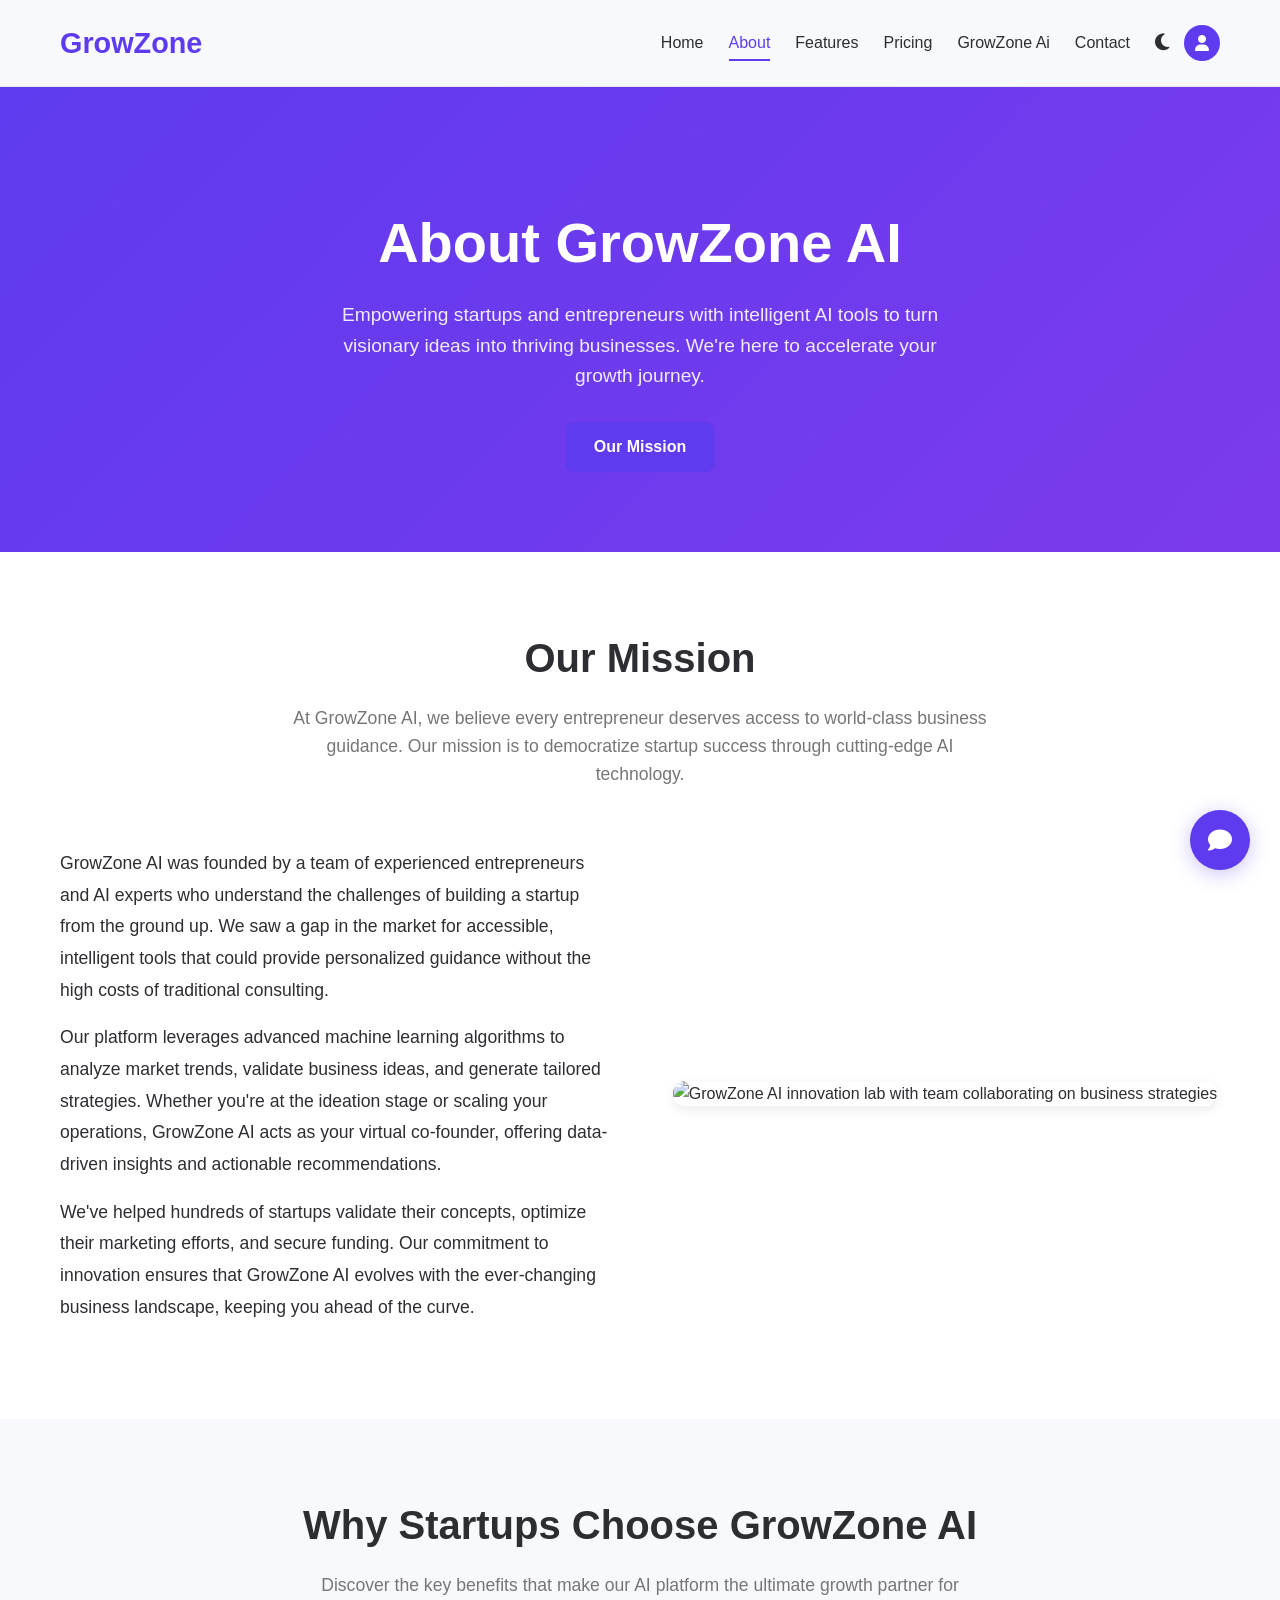
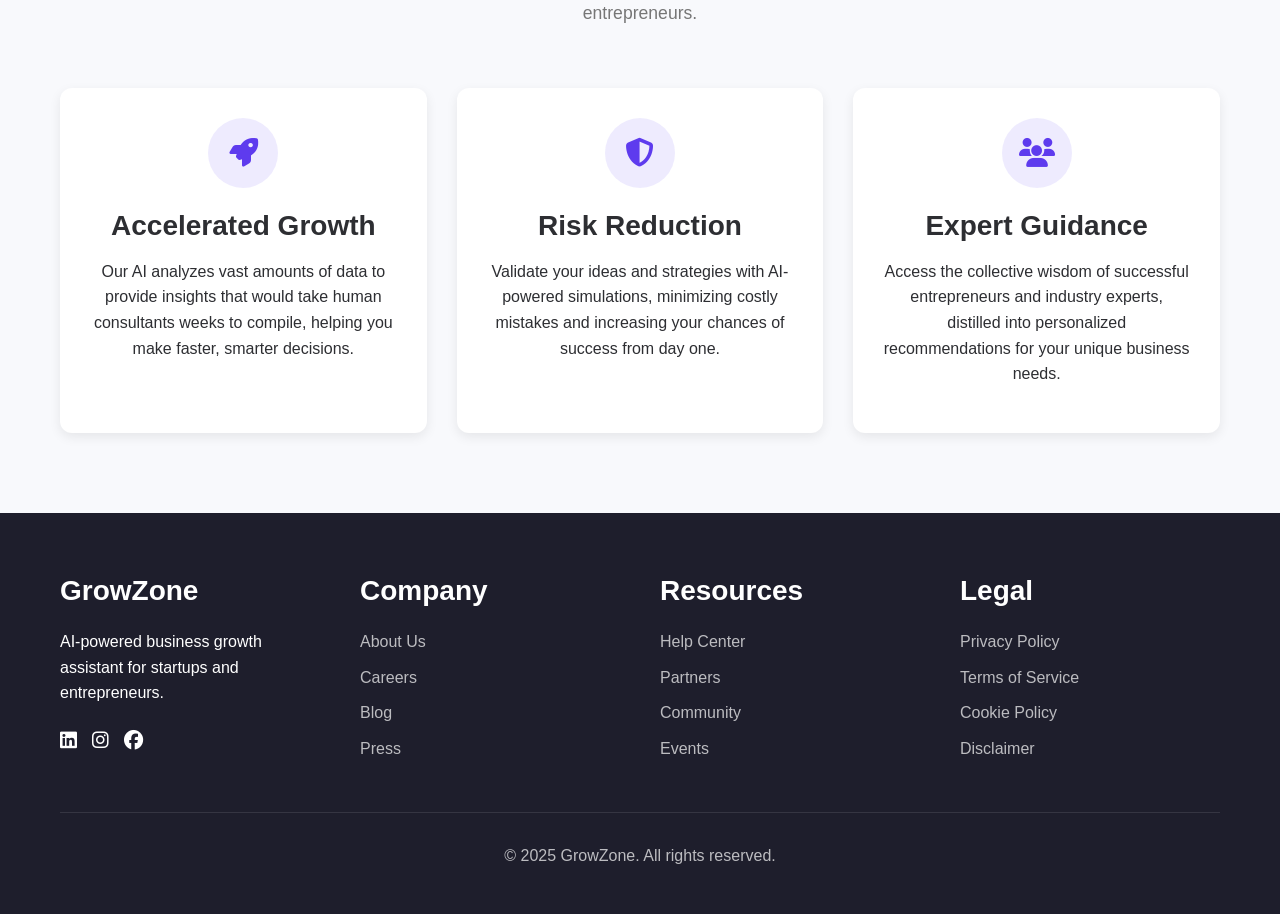
==== about.html @ d769508f "Implement Firebase auth, secure HF API setup, and modern UI refresh" ====
<!DOCTYPE html>
<html lang="en">
<head>
    <meta charset="UTF-8">
    <meta name="viewport" content="width=device-width, initial-scale=1.0">
    <title>About Us - GrowZone AI</title>
    <link rel="stylesheet" href="https://cdnjs.cloudflare.com/ajax/libs/font-awesome/6.4.0/css/all.min.css">
    <style>
        /* CSS Variables - Consistent with Landing Page */
        :root {
            --primary: #5E3BEE;
            --secondary: #1E1E2C;
            --accent: #FF6B6B;
            --background: #F8F9FC;
            --text: #2D2E32;
            --text-light: #767676;
            --border: #E5E7EB;
            --white: #FFFFFF;
            --shadow: 0 4px 12px rgba(0, 0, 0, 0.08);
            --transition: all 0.3s ease;
        }

        /* Dark theme variables */
        .dark-theme {
            --background: #1E1E2C;
            --text: #F8F9FC;
            --text-light: #A0A0A0;
            --border: #2D2E32;
            --white: #252836;
            --shadow: 0 4px 12px rgba(0, 0, 0, 0.2);
        }

        /* Base Styles */
        * {
            margin: 0;
            padding: 0;
            box-sizing: border-box;
        }

        body {
            font-family: 'Inter', -apple-system, BlinkMacSystemFont, sans-serif;
            line-height: 1.6;
            color: var(--text);
            background-color: var(--background);
            transition: var(--transition);
        }

        .container {
            width: 100%;
            max-width: 1200px;
            margin: 0 auto;
            padding: 0 20px;
        }

        h1, h2, h3, h4 {
            font-weight: 700;
            line-height: 1.3;
        }

        h1 {
            font-size: 3rem;
        }

        h2 {
            font-size: 2.5rem;
        }

        h3 {
            font-size: 1.75rem;
        }

        p {
            margin-bottom: 1rem;
        }

        a {
            text-decoration: none;
            color: var(--primary);
            transition: var(--transition);
        }

        /* Button Styles - Consistent */
        .btn {
            display: inline-block;
            padding: 12px 28px;
            border-radius: 8px;
            font-weight: 600;
            cursor: pointer;
            transition: var(--transition);
            text-align: center;
            border: none;
        }

        .btn-primary {
            background-color: var(--primary);
            color: white;
        }

        .btn-primary:hover {
            background-color: #4a2fbe;
            transform: translateY(-2px);
            box-shadow: var(--shadow);
        }

        /* Header and Navigation - Consistent */
        header {
            position: sticky;
            top: 0;
            z-index: 100;
            background: rgba(248, 249, 252, 0.95);
            backdrop-filter: blur(10px);
            padding: 20px 0;
            border-bottom: 1px solid var(--border);
            transition: var(--transition);
        }

        .dark-theme header {
            background: rgba(30, 30, 44, 0.95);
        }

        .nav-container {
            display: flex;
            justify-content: space-between;
            align-items: center;
        }

        .logo {
            font-size: 1.8rem;
            font-weight: 800;
            color: var(--primary);
        }

        .nav-links {
            display: flex;
            gap: 25px;
            margin-left: auto;   /* push nav towards right */
            margin-right: 15px; 
        }

        .nav-links a {
            color: var(--text);
            font-weight: 500;
            position: relative;
        }

        .nav-links a.active {
            color: var(--primary);
        }

        .nav-links a.active::after {
            content: '';
            position: absolute;
            bottom: -5px;
            left: 0;
            width: 100%;
            height: 2px;
            background-color: var(--primary);
        }

        .nav-links a:hover {
            color: var(--primary);
        }

        .theme-toggle {
            background: none;
            border: none;
            color: var(--text);
            cursor: pointer;
            font-size: 1.2rem;
        }

        .mobile-menu-btn {
            display: none;
            background: none;
            border: none;
            color: var(--text);
            font-size: 1.5rem;
            cursor: pointer;
        }.profile-toggle {
            background: var(--primary);
            border: none;
            color: #fff;
            width: 36px;
            height: 36px;
            border-radius: 50%;
            display: flex;
            align-items: center;
            justify-content: center;
            font-size: 1rem;
            cursor: pointer;
            transition: var(--transition);
        }

                .profile-dropdown {
  position: absolute;
  top: 60px; /* below header */
  right: 20px;
  background: var(--white);
  border-radius: 8px;
  box-shadow: 0 4px 12px rgba(0,0,0,0.1);
  display: none;
  flex-direction: column;
  min-width: 180px;
  z-index: 1000;
}

.profile-dropdown.show {
  display: flex;
}

.profile-dropdown a, 
.profile-dropdown button {
  padding: 10px 15px;
  text-align: left;
  border: none;
  background: none;
  cursor: pointer;
  font-size: 14px;
  color: var(--text);
  transition: var(--transition);
}

.profile-dropdown a:hover, 
.profile-dropdown button:hover {
  background: rgba(0,0,0,0.05);
}


.profile-toggle:hover {
  background: #4a2fbe;
  transform: scale(1.05);
}
        /* About Hero Section */
        .about-hero {
            padding: 120px 0 80px;
            text-align: center;
            background: linear-gradient(135deg, var(--primary) 0%, #7C3AED 100%);
            color: white;
            position: relative;
            overflow: hidden;
        }

        .about-hero::before {
            content: '';
            position: absolute;
            top: 0;
            left: 0;
            right: 0;
            bottom: 0;
            background: url('data:image/svg+xml,<svg xmlns="http://www.w3.org/2000/svg" viewBox="0 0 100 100"><defs><pattern id="grain" width="100" height="100" patternUnits="userSpaceOnUse"><circle cx="25" cy="25" r="1" fill="white" opacity="0.1"/><circle cx="75" cy="75" r="1" fill="white" opacity="0.1"/><circle cx="50" cy="10" r="0.5" fill="white" opacity="0.05"/></pattern></defs><rect width="100" height="100" fill="url(%23grain)"/></svg>');
            opacity: 0.1;
        }

        .about-hero .container {
            position: relative;
            z-index: 1;
        }

        .about-hero h1 {
            font-size: 3.5rem;
            margin-bottom: 20px;
            color: white;
        }

        .about-hero p {
            font-size: 1.2rem;
            max-width: 600px;
            margin: 0 auto 30px;
            color: rgba(255, 255, 255, 0.9);
        }

        /* Mission Section */
        .mission-section {
            padding: 80px 0;
            background-color: var(--white);
        }

        .dark-theme .mission-section {
            background-color: var(--secondary);
        }

        .section-header {
            text-align: center;
            max-width: 700px;
            margin: 0 auto 60px;
        }

        .section-title {
            margin-bottom: 20px;
            color: var(--text);
        }

        .section-subtitle {
            color: var(--text-light);
            font-size: 1.1rem;
        }

        .mission-content {
            display: grid;
            grid-template-columns: 1fr 1fr;
            gap: 60px;
            align-items: center;
        }

        .mission-text {
            font-size: 1.1rem;
            line-height: 1.8;
        }

        .mission-image {
            text-align: center;
        }

        .mission-image img {
            max-width: 100%;
            border-radius: 12px;
            box-shadow: var(--shadow);
        }

        /* Benefits Section */
        .benefits-section {
            padding: 80px 0;
            background-color: var(--background);
        }

        .dark-theme .benefits-section {
            background-color: var(--white);
        }

        .benefits-grid {
            display: grid;
            grid-template-columns: repeat(auto-fit, minmax(300px, 1fr));
            gap: 30px;
        }

        .benefit-card {
            padding: 30px;
            border-radius: 12px;
            background-color: var(--white);
            text-align: center;
            transition: var(--transition);
            box-shadow: var(--shadow);
        }

        .dark-theme .benefit-card {
            background-color: var(--secondary);
        }

        .benefit-card:hover {
            transform: translateY(-5px);
        }

        .benefit-icon {
            width: 70px;
            height: 70px;
            background-color: rgba(94, 59, 238, 0.1);
            border-radius: 50%;
            display: flex;
            align-items: center;
            justify-content: center;
            margin: 0 auto 20px;
            color: var(--primary);
            font-size: 1.8rem;
        }

        .benefit-title {
            margin-bottom: 15px;
        }

        /* Team Section */
        .team-section {
            padding: 80px 0;
            background-color: var(--white);
        }

        .dark-theme .team-section {
            background-color: var(--secondary);
        }

        .team-grid {
            display: grid;
            grid-template-columns: repeat(auto-fit, minmax(250px, 1fr));
            gap: 30px;
            margin-top: 50px;
        }

        .team-member {
            text-align: center;
            transition: var(--transition);
        }

        .team-member:hover {
            transform: translateY(-5px);
        }

        .team-photo {
            width: 150px;
            height: 150px;
            border-radius: 50%;
            margin: 0 auto 20px;
            overflow: hidden;
            box-shadow: var(--shadow);
        }

        .team-photo img {
            width: 100%;
            height: 100%;
            object-fit: cover;
        }

        .team-name {
            font-size: 1.3rem;
            margin-bottom: 5px;
        }

        .team-role {
            color: var(--text-light);
            font-weight: 500;
        }

        /* Footer - Consistent with Landing Page */
        footer {
            background-color: var(--secondary);
            color: white;
            padding: 60px 0 30px;
        }

        .footer-content {
            display: grid;
            grid-template-columns: repeat(auto-fit, minmax(200px, 1fr));
            gap: 40px;
            margin-bottom: 40px;
        }

        .footer-column h3 {
            margin-bottom: 20px;
            color: white;
        }

        .footer-column ul {
            list-style: none;
        }

        .footer-column ul li {
            margin-bottom: 10px;
        }

        .footer-column ul li a {
            color: rgba(255, 255, 255, 0.7);
        }

        .footer-column ul li a:hover {
            color: white;
        }

        .social-links {
            display: flex;
            gap: 15px;
            margin-top: 20px;
        }

        .social-links a {
            color: white;
            font-size: 1.2rem;
        }

        .footer-bottom {
            text-align: center;
            padding-top: 30px;
            border-top: 1px solid rgba(255, 255, 255, 0.1);
            color: rgba(255, 255, 255, 0.7);
        }

        /* Chat Button - Consistent */
        .chat-button {
            position: fixed;
            bottom: 30px;
            right: 30px;
            width: 60px;
            height: 60px;
            border-radius: 50%;
            background-color: var(--primary);
            color: white;
            display: flex;
            align-items: center;
            justify-content: center;
            box-shadow: 0 4px 20px rgba(94, 59, 238, 0.3);
            cursor: pointer;
            z-index: 99;
            transition: var(--transition);
        }

        .chat-button:hover {
            transform: scale(1.1);
        }

        .chat-button i {
            font-size: 1.5rem;
        }

        /* Responsive Design */
        @media (max-width: 992px) {
            .about-hero h1 {
                font-size: 2.8rem;
            }
            
            .mission-content {
                grid-template-columns: 1fr;
                gap: 40px;
                text-align: center;
            }
        }
/*
        @media (max-width: 768px) {
            .nav-links {
                display: none;
            }
            
            .mobile-menu-btn {
                display: block;
            }
            
            .about-hero {
                padding: 80px 0 60px;
            }
            
            .about-hero h1 {
                font-size: 2.2rem;
            }
            
            .team-grid {
                grid-template-columns: repeat(auto-fit, minmax(200px, 1fr));
            }
        } */
          @media (max-width: 768px) {
    .nav-links {
        position: absolute;
        top: 70px;
        right: 20px;
        flex-direction: column;
        background: var(--white);
        border-radius: 12px;
        box-shadow: var(--shadow);
        overflow: hidden;

        /* animation setup */
        max-height: 0;
        opacity: 0;
        transition: max-height 0.3s ease, opacity 0.3s ease;
    }

    .nav-links.show {
        max-height: 150px; /* ≈ 3 lines */
        opacity: 1;
        overflow-y: auto;  /* scroll for more */
    }

    .mobile-menu-btn {
        display: block;
    }
    .about-hero {
                padding: 80px 0 60px;
            }
            
            .about-hero h1 {
                font-size: 2.2rem;
            }
            
            .team-grid {
                grid-template-columns: repeat(auto-fit, minmax(200px, 1fr));
            }
}

         /*Bot CSS Code */
        /* GrowZone AI Chat Styles */
#growzone-chat-icon {
  position: fixed;
  bottom: 30px;
  right: 30px;
  width: 60px;
  height: 60px;
  border-radius: 50%;
  background-color: var(--primary);
  color: #fff;
  display: flex;
  align-items: center;
  justify-content: center;
  font-size: 1.5rem;
  cursor: pointer;
  box-shadow: 0 4px 20px rgba(94, 59, 238, 0.3);
  z-index: 9999;
  transition: var(--transition);
}

#growzone-chat-icon:hover {
  transform: scale(1.1);
}

#growzone-chat-widget {
  position: fixed;
  bottom: 100px;
  right: 30px;
  width: 300px;
  max-height: 400px;
  background-color: var(--white);
  border-radius: 12px;
  box-shadow: 0 4px 20px rgba(0,0,0,0.2);
  display: none;
  flex-direction: column;
  overflow: hidden;
  font-family: Arial, sans-serif;
  z-index: 9999;
}

#growzone-chat-header {
  background-color: var(--primary);
  color: white;
  padding: 10px;
  font-weight: bold;
  display: flex;
  justify-content: space-between;
  align-items: center;
}

#growzone-chat-body {
  padding: 10px;
  height: 250px;
  overflow-y: auto;
  background-color: var(--background);
}

#growzone-chat-input {
  display: flex;
  border-top: 1px solid var(--border);
}

#growzone-chat-input input {
  flex: 1;
  border: none;
  padding: 8px;
  font-size: 14px;
}

#growzone-chat-input button {
  background-color: var(--primary);
  color: #fff;
  border: none;
  padding: 8px 12px;
  cursor: pointer;
}

    </style>
</head>
<body>
    <!-- Header & Navigation -->
    <header>
        <div class="container nav-container">
            <a href="index.html" class="logo">GrowZone</a>
            
            <nav class="nav-links">
                <a href="index.html">Home</a>
                <a href="about.html" class="active">About</a>
                <a href="feature.html">Features</a>
                <a href="pricing.html">Pricing</a>
                <a href="growai.html">GrowZone Ai</a>
                <a href="contact.html">Contact</a>
                <button class="theme-toggle" id="themeToggle">
                    <i class="fas fa-moon"></i>
                </button>
            </nav>
            
            <button class="mobile-menu-btn">
                <i class="fas fa-bars"></i>
            </button>
            <button class="profile-toggle" id="profileToggle">
                <i class="fas fa-user"></i>
            </button>
            <!-- Profile Dropdown -->
<div class="profile-dropdown" id="profileDropdown">
  <!-- content will be injected by JS -->
</div>
        </div>
    </header>

    <!-- About Hero Section -->
    <section class="about-hero">
        <div class="container">
            <h1>About GrowZone AI</h1>
            <p>Empowering startups and entrepreneurs with intelligent AI tools to turn visionary ideas into thriving businesses. We're here to accelerate your growth journey.</p>
            <a href="#mission" class="btn btn-primary">Our Mission</a>
        </div>
    </section>

    <!-- Mission Section -->
    <section class="mission-section" id="mission">
        <div class="container">
            <div class="section-header">
                <h2 class="section-title">Our Mission</h2>
                <p class="section-subtitle">At GrowZone AI, we believe every entrepreneur deserves access to world-class business guidance. Our mission is to democratize startup success through cutting-edge AI technology.</p>
            </div>
            
            <div class="mission-content">
                <div class="mission-text">
                    <p>GrowZone AI was founded by a team of experienced entrepreneurs and AI experts who understand the challenges of building a startup from the ground up. We saw a gap in the market for accessible, intelligent tools that could provide personalized guidance without the high costs of traditional consulting.</p>
                    
                    <p>Our platform leverages advanced machine learning algorithms to analyze market trends, validate business ideas, and generate tailored strategies. Whether you're at the ideation stage or scaling your operations, GrowZone AI acts as your virtual co-founder, offering data-driven insights and actionable recommendations.</p>
                    
                    <p>We've helped hundreds of startups validate their concepts, optimize their marketing efforts, and secure funding. Our commitment to innovation ensures that GrowZone AI evolves with the ever-changing business landscape, keeping you ahead of the curve.</p>
                </div>
                
                <div class="mission-image">
                    <img src="https://via.placeholder.com/500x400/5E3BEE/FFFFFF?text=AI+Innovation+Lab" alt="GrowZone AI innovation lab with team collaborating on business strategies">
                </div>
            </div>
        </div>
    </section>

    <!-- Benefits Section -->
    <section class="benefits-section">
        <div class="container">
            <div class="section-header">
                <h2 class="section-title">Why Startups Choose GrowZone AI</h2>
                <p class="section-subtitle">Discover the key benefits that make our AI platform the ultimate growth partner for entrepreneurs.</p>
            </div>
            
            <div class="benefits-grid">
                <div class="benefit-card">
                    <div class="benefit-icon">
                        <i class="fas fa-rocket"></i>
                    </div>
                    <h3 class="benefit-title">Accelerated Growth</h3>
                    <p>Our AI analyzes vast amounts of data to provide insights that would take human consultants weeks to compile, helping you make faster, smarter decisions.</p>
                </div>
                
                <div class="benefit-card">
                    <div class="benefit-icon">
                        <i class="fas fa-shield-alt"></i>
                    </div>
                    <h3 class="benefit-title">Risk Reduction</h3>
                    <p>Validate your ideas and strategies with AI-powered simulations, minimizing costly mistakes and increasing your chances of success from day one.</p>
                </div>
                
                <div class="benefit-card">
                    <div class="benefit-icon">
                        <i class="fas fa-users"></i>
                    </div>
                    <h3 class="benefit-title">Expert Guidance</h3>
                    <p>Access the collective wisdom of successful entrepreneurs and industry experts, distilled into personalized recommendations for your unique business needs.</p>
                </div>
            </div>
        </div>
    </section>
     <!-- Footer -->
    <footer>
        <div class="container">
            <div class="footer-content">
                <div class="footer-column">
                    <h3>GrowZone</h3>
                    <p>AI-powered business growth assistant for startups and entrepreneurs.</p>
                    <div class="social-links">
                       <!-- <a href="#"><i class="fab fa-twitter"></i></a> -->
                        <a href="#"><i class="fab fa-linkedin"></i></a>
                        <a href="#"><i class="fab fa-instagram"></i></a>
                        <a href="#"><i class="fab fa-facebook"></i></a>
                    </div>
                </div>
                
                <div class="footer-column">
                    <h3>Company</h3>
                    <ul>
                        <li><a href="about.html">About Us</a></li>
                        <li><a href="#">Careers</a></li>
                        <li><a href="#">Blog</a></li>
                        <li><a href="#">Press</a></li>
                    </ul>
                </div>
                
                <div class="footer-column">
                    <h3>Resources</h3>
                    <ul>
                        <li><a href="#">Help Center</a></li>
                        <li><a href="#">Partners</a></li>
                        <li><a href="#">Community</a></li>
                        <li><a href="#">Events</a></li>
                    </ul>
                </div>
                
                <div class="footer-column">
                    <h3>Legal</h3>
                    <ul>
                        <li><a href="#">Privacy Policy</a></li>
                        <li><a href="#">Terms of Service</a></li>
                        <li><a href="#">Cookie Policy</a></li>
                        <li><a href="#">Disclaimer</a></li>
                    </ul>
                </div>
            </div>
            
            <div class="footer-bottom">
                <p>&copy; 2025 GrowZone. All rights reserved.</p>
            </div>
        </div>
    </footer>

    <!-- GrowZone AI Chat Widget -->
<div id="growzone-chat-icon">
    <i class="fas fa-comment"></i>
</div>

<div id="growzone-chat-widget">
  <div id="growzone-chat-header">
    GrowZone AI
    <span id="growzone-chat-close">✖</span>
  </div>
  <div id="growzone-chat-body"></div>
  <div id="growzone-chat-input">
    <input type="text" id="growzone-msg" placeholder="Ask GrowZone AI..." />
    <button id="growzone-send">Send</button>
  </div>
</div>
<script type="module" src="auth-ui.js"></script>
<!--Bot JS Code-->
<script>
    // GrowZone AI Chat JS
const chatIcon = document.getElementById("growzone-chat-icon");
const chatWidget = document.getElementById("growzone-chat-widget");
const chatClose = document.getElementById("growzone-chat-close");
const chatBody = document.getElementById("growzone-chat-body");
const chatInput = document.getElementById("growzone-msg");
const chatSend = document.getElementById("growzone-send");

// Open / Close widget
chatIcon.addEventListener("click", () => {
  chatWidget.style.display = "flex";
});
chatClose.addEventListener("click", () => {
  chatWidget.style.display = "none";
});

// Append messages to chat
function appendMessage(sender, text) {
  const msg = document.createElement("div");
  msg.textContent = text;
  msg.style.margin = "5px 0";
  msg.style.fontWeight = sender === "user" ? "bold" : "normal";
  chatBody.appendChild(msg);
  chatBody.scrollTop = chatBody.scrollHeight;
}

// Send message function
// Send message function
async function sendMessage() {
  const text = chatInput.value.trim();
  if (!text) return;
  // Check for greetings
  const greetings = ["hi", "hii", "hiii", "hiiii", "hlo", "helo", "hello", "hey", "heyy", "heyyy",
    "good morning", "good afternoon", "good evening", "gm", "ga", "ge",
    "hola", "howdy", "hiya", "yo", "sup", "wassup", "hi there", "hello there",
    "hey there", "hiyaa", "heya", "helloo", "hii there", "hiii there",
    "hi growzone", "hello growzone", "hii growzone", "hey growzone", "good day",
    "morning", "afternoon", "evening", "hi friend", "hello friend",
    "hi buddy", "hello buddy", "hey buddy", "hiya buddy", "hi all", "hello all",
    "hii all", "hey all", "hey guys", "hi guys", "hello guys"];
  if (greetings.includes(text.toLowerCase())) {
    appendMessage("user", text);
    appendMessage("bot", "Hello! Welcome to GrowZone AI 👋");
    chatInput.value = "";
    return; // skip backend call
  }
  appendMessage("user", text);
  chatInput.value = "";

  appendMessage("bot", "Thinking...");

  try {
    const response = await fetch("/query", {
      method: "POST",
      headers: { "Content-Type": "application/json" },
      body: JSON.stringify({ q: text })
    });

    if (response.body) {
      const reader = response.body.getReader();
      const decoder = new TextDecoder();
      let botText = "";

      while (true) {
        const { done, value } = await reader.read();
        if (done) break;
        botText += decoder.decode(value, { stream: true });
        chatBody.lastChild.textContent = botText;
      }
    } else {
      const data = await response.json();
      chatBody.lastChild.textContent = data.answer || "No response";
    }
  } catch (err) {
    //chatBody.lastChild.textContent = "[Error]: " + err.message;
     chatBody.lastChild.textContent = "Sorry, I can't answer right now. Try after some time. – GrowZone AI";
  }
}
chatSend.addEventListener("click", sendMessage);
chatInput.addEventListener("keypress", e => {
  if (e.key === "Enter") sendMessage();
});

</script>

    <script>
        // Theme Toggle Functionality
        const themeToggle = document.getElementById('themeToggle');
        const themeIcon = themeToggle.querySelector('i');
        
        themeToggle.addEventListener('click', () => {
            document.body.classList.toggle('dark-theme');
            
            if (document.body.classList.contains('dark-theme')) {
                themeIcon.classList.remove('fa-moon');
                themeIcon.classList.add('fa-sun');
            } else {
                themeIcon.classList.remove('fa-sun');
                themeIcon.classList.add('fa-moon');
            }
            
            // Save theme preference to localStorage
            const isDark = document.body.classList.contains('dark-theme');
            localStorage.setItem('darkTheme', isDark);
        });
        
        // Check for saved theme preference
        const savedTheme = localStorage.getItem('darkTheme');
        if (savedTheme === 'true') {
            document.body.classList.add('dark-theme');
            themeIcon.classList.remove('fa-moon');
            themeIcon.classList.add('fa-sun');
        }
        
        // Mobile Menu Functionality (would be expanded in a real implementation)
        const mobileMenuBtn = document.querySelector('.mobile-menu-btn');
        const navLinks = document.querySelector('.nav-links');
        
        mobileMenuBtn.addEventListener('click', () => {
            navLinks.classList.toggle('show');
        });
        
        // Smooth scrolling for navigation links
        document.querySelectorAll('a[href^="#"]').forEach(anchor => {
            anchor.addEventListener('click', function(e) {
                e.preventDefault();
                const targetId = this.getAttribute('href');
                if (targetId === '#') return;
                
                const targetElement = document.querySelector(targetId);
                if (targetElement) {
                    window.scrollTo({
                        top: targetElement.offsetTop - 100,
                        behavior: 'smooth'
                    });
                }
            });
        });
    </script>
    
</body>
</html>
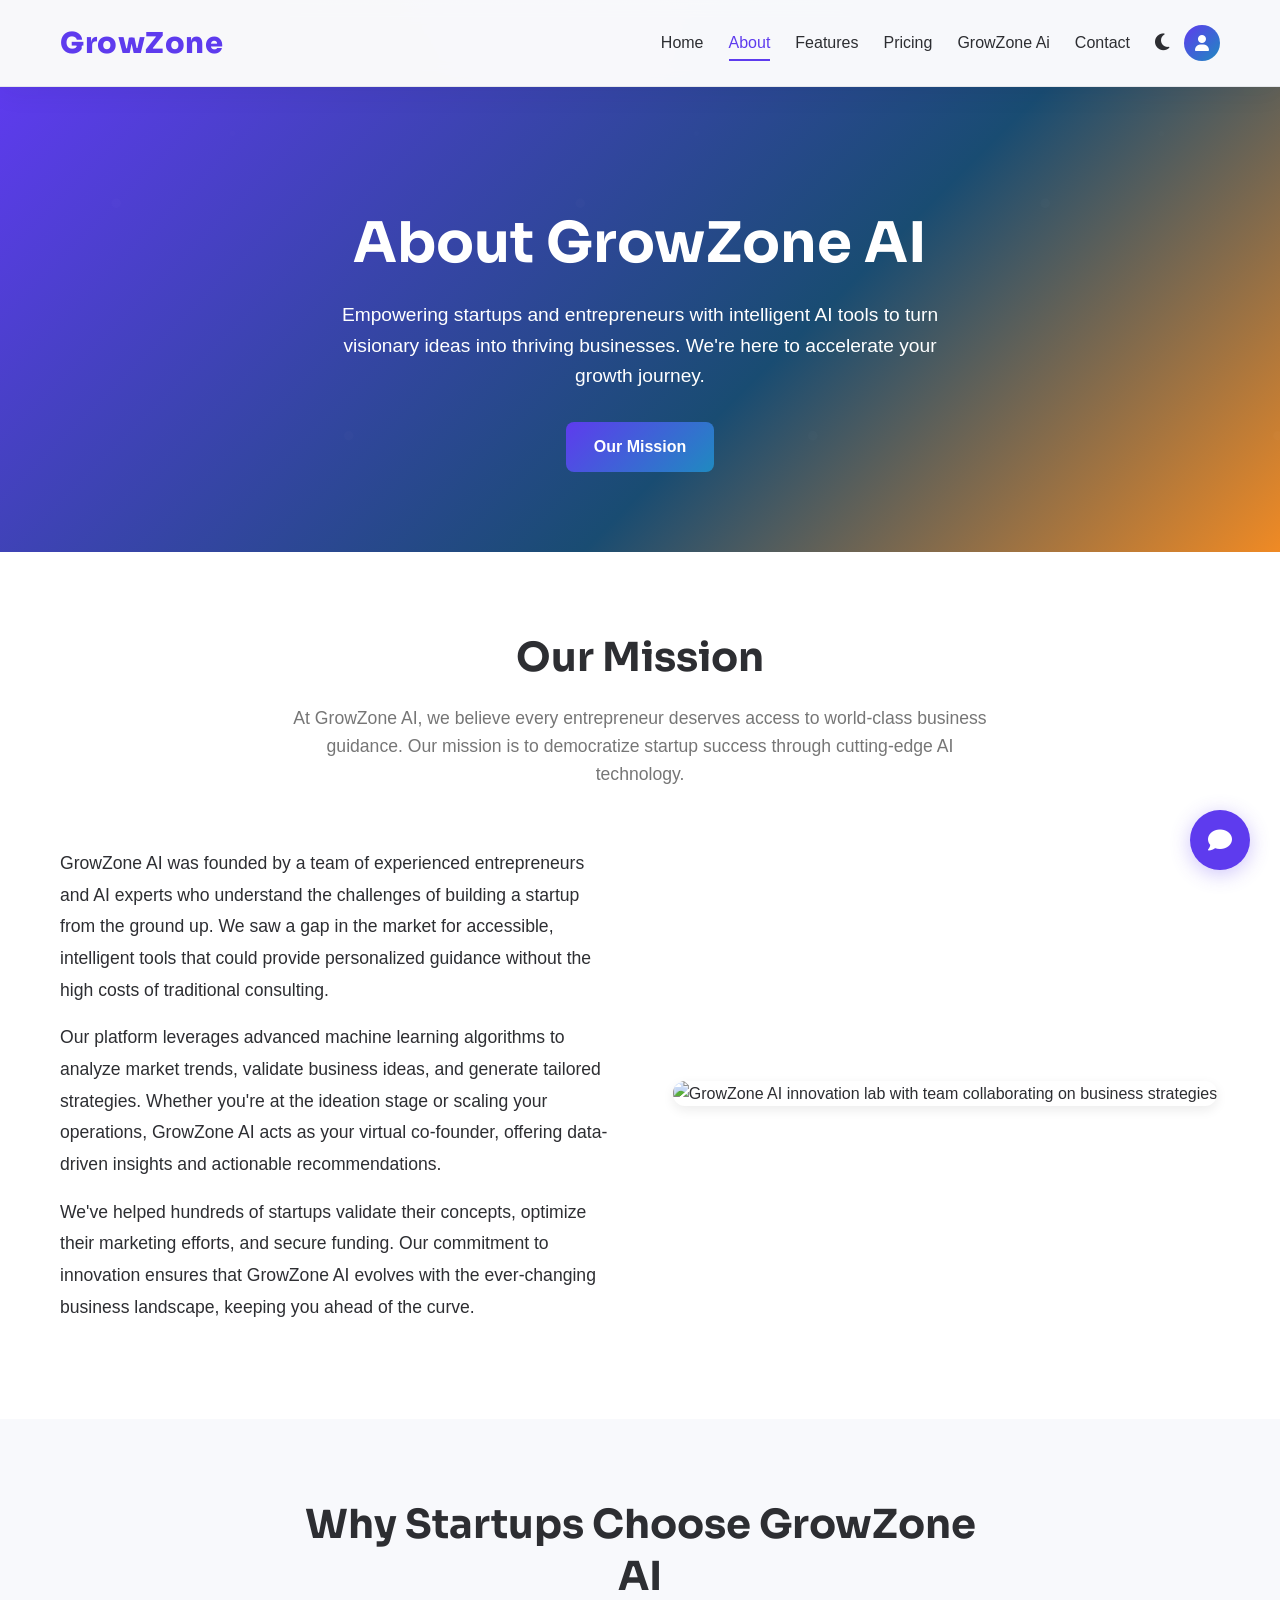
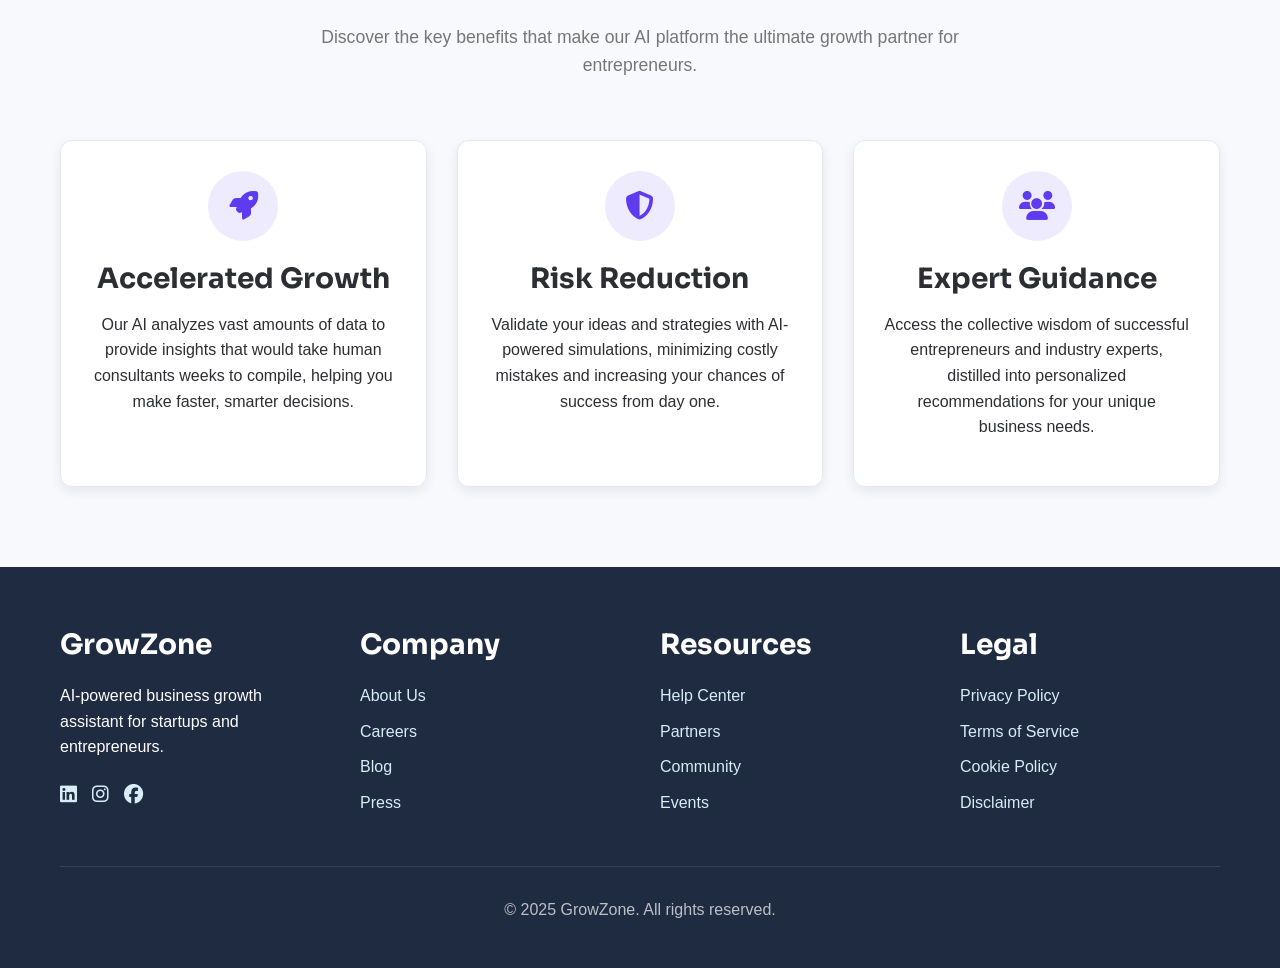
==== commit 84a3b4f1: "Upload latest GrowZone web and backend updates" ====
--- a/about.html
+++ b/about.html
@@ -5,6 +5,7 @@
     <meta name="viewport" content="width=device-width, initial-scale=1.0">
     <title>About Us - GrowZone AI</title>
     <link rel="stylesheet" href="https://cdnjs.cloudflare.com/ajax/libs/font-awesome/6.4.0/css/all.min.css">
+    <link rel="stylesheet" href="site-theme.css">
     <style>
         /* CSS Variables - Consistent with Landing Page */
         :root {
--- a/site-theme.css
+++ b/site-theme.css
@@ -0,0 +1,330 @@
+@import url('https://fonts.googleapis.com/css2?family=Sora:wght@500;600;700;800&family=Space+Grotesk:wght@400;500;600;700&display=swap');
+
+:root {
+  --primary: #0f6e9e;
+  --secondary: #153448;
+  --accent: #f77f00;
+  --background: #f8f3e6;
+  --text: #15233a;
+  --text-light: #5d6b78;
+  --border: #d8dfec;
+  --white: #ffffff;
+  --shadow: 0 12px 28px rgba(20, 35, 58, 0.12);
+  --transition: all 0.3s ease;
+}
+
+.dark-theme {
+  --primary: #4aa3d8;
+  --secondary: #ecf3ff;
+  --accent: #ffb65a;
+  --background: #0f1b2d;
+  --text: #ecf3ff;
+  --text-light: #9db0c4;
+  --border: #223a50;
+  --white: #17283b;
+  --shadow: 0 12px 28px rgba(0, 0, 0, 0.24);
+}
+
+* {
+  box-sizing: border-box;
+}
+
+html {
+  scroll-behavior: smooth;
+}
+
+body {
+  font-family: 'Space Grotesk', sans-serif;
+  color: var(--text);
+  background:
+    radial-gradient(circle at 8% 8%, rgba(247, 127, 0, 0.16), transparent 28%),
+    radial-gradient(circle at 90% 10%, rgba(15, 110, 158, 0.16), transparent 34%),
+    linear-gradient(135deg, #fef9ef, var(--background));
+  transition: var(--transition);
+}
+
+h1, h2, h3, h4, .logo, .brand, .brand-name, .section-title, .hero h1, .about-hero h1, .features-hero h1, .pricing-hero h1, .contact-hero h1 {
+  font-family: 'Sora', sans-serif;
+}
+
+a {
+  transition: var(--transition);
+}
+
+.container {
+  width: 100%;
+  max-width: 1200px;
+  margin: 0 auto;
+  padding-inline: 20px;
+}
+
+header {
+  background: rgba(255, 249, 238, 0.86);
+  backdrop-filter: blur(10px);
+  border-bottom: 1px solid var(--border);
+  box-shadow: 0 8px 24px rgba(20, 35, 58, 0.05);
+}
+
+.dark-theme header {
+  background: rgba(17, 30, 47, 0.92);
+}
+
+.logo,
+.brand,
+.brand a {
+  color: var(--primary) !important;
+  letter-spacing: 0.02em;
+}
+
+.nav-links a,
+.theme-toggle,
+.mobile-menu-btn {
+  color: var(--text) !important;
+}
+
+.nav-links a:hover,
+.nav-links a.active {
+  color: var(--primary) !important;
+}
+
+.btn,
+.btn-primary,
+.btn-secondary,
+.btn-outline,
+.action-button,
+.send-button,
+.tab-btn,
+.profile-toggle {
+  border-radius: 12px;
+  transition: var(--transition);
+}
+
+.btn-primary,
+.send-button,
+.profile-toggle,
+.tab-btn.active {
+  background: linear-gradient(135deg, var(--primary), #1f8ac0) !important;
+  color: #fff !important;
+  border: none !important;
+}
+
+.btn-primary:hover,
+.send-button:hover,
+.profile-toggle:hover {
+  transform: translateY(-2px);
+  box-shadow: var(--shadow);
+}
+
+.btn-secondary,
+.btn-outline,
+.action-button,
+.tab-btn,
+.btn-ghost {
+  background: rgba(255, 255, 255, 0.76) !important;
+  color: var(--text) !important;
+  border: 1px solid var(--border) !important;
+}
+
+.btn-secondary:hover,
+.btn-outline:hover,
+.action-button:hover,
+.tab-btn:hover,
+.btn-ghost:hover {
+  border-color: var(--primary) !important;
+  color: var(--primary) !important;
+  background: rgba(15, 110, 158, 0.08) !important;
+}
+
+.hero,
+.about-hero,
+.features-hero,
+.pricing-hero,
+.contact-hero,
+.dashboard-hero,
+.chat-header {
+  background: linear-gradient(135deg, rgba(15, 110, 158, 0.12), rgba(247, 127, 0, 0.14)) !important;
+}
+
+.about-hero,
+.features-hero,
+.pricing-hero,
+.contact-hero {
+  color: var(--white) !important;
+  background: linear-gradient(135deg, var(--primary), #194c72 60%, #f08a24) !important;
+}
+
+.about-hero::before,
+.features-hero::before,
+.pricing-hero::before,
+.contact-hero::before {
+  opacity: 0.12 !important;
+}
+
+.section-title,
+.section-subtitle,
+.hero-subtitle,
+.hero p,
+.about-hero p,
+.features-hero p,
+.pricing-hero p,
+.contact-hero p,
+.muted,
+.text-light,
+.description,
+.section-description {
+  color: var(--text-light) !important;
+}
+
+.feature-card,
+.benefit-card,
+.plan-card,
+.contact-form,
+.contact-info,
+.social-card,
+.mission-card,
+.value-card,
+.panel,
+.status,
+.auth-shell,
+.auth-main,
+.auth-aside,
+.chat-container,
+.chat-input-container,
+.chat-header,
+.dashboard-card,
+.quick,
+.card,
+.info-card,
+.pricing-card,
+.faq-item {
+  background: rgba(255, 255, 255, 0.88) !important;
+  border: 1px solid var(--border) !important;
+  box-shadow: var(--shadow) !important;
+  backdrop-filter: blur(10px);
+}
+
+.dark-theme .feature-card,
+.dark-theme .benefit-card,
+.dark-theme .plan-card,
+.dark-theme .contact-form,
+.dark-theme .contact-info,
+.dark-theme .social-card,
+.dark-theme .mission-card,
+.dark-theme .value-card,
+.dark-theme .panel,
+.dark-theme .status,
+.dark-theme .auth-shell,
+.dark-theme .auth-main,
+.dark-theme .auth-aside,
+.dark-theme .chat-container,
+.dark-theme .chat-input-container,
+.dark-theme .chat-header,
+.dark-theme .dashboard-card,
+.dark-theme .quick,
+.dark-theme .card,
+.dark-theme .info-card,
+.dark-theme .pricing-card,
+.dark-theme .faq-item {
+  background: rgba(23, 40, 59, 0.92) !important;
+  border-color: var(--border) !important;
+}
+
+.status-badge {
+  background: rgba(15, 110, 158, 0.14) !important;
+  border-color: rgba(15, 110, 158, 0.24) !important;
+  color: var(--secondary) !important;
+}
+
+.profile-dropdown {
+  background: var(--white) !important;
+  border: 1px solid var(--border) !important;
+  box-shadow: var(--shadow) !important;
+}
+
+.profile-dropdown a:hover,
+.profile-dropdown button:hover {
+  background: rgba(15, 110, 158, 0.08) !important;
+}
+
+.chat-input {
+  background: var(--background) !important;
+  border-color: var(--border) !important;
+  color: var(--text) !important;
+}
+
+.chat-input:focus,
+.contact-form input:focus,
+.contact-form textarea:focus,
+.auth-main input:focus {
+  outline: none;
+  border-color: var(--primary) !important;
+  box-shadow: 0 0 0 3px rgba(15, 110, 158, 0.14) !important;
+}
+
+.chat-messages {
+  scroll-behavior: smooth;
+}
+
+.message.user .message-content {
+  background: linear-gradient(135deg, var(--primary), #1f8ac0) !important;
+}
+
+.message.bot .message-content {
+  background: var(--white) !important;
+  border: 1px solid var(--border) !important;
+}
+
+.footer,
+footer {
+  background: rgba(21, 35, 58, 0.96) !important;
+  color: #fff !important;
+}
+
+.footer a,
+footer a {
+  color: #d8edf8 !important;
+}
+
+.section-title,
+.hero h1,
+.about-hero h1,
+.features-hero h1,
+.pricing-hero h1,
+.contact-hero h1 {
+  color: var(--text) !important;
+}
+
+.about-hero h1,
+.features-hero h1,
+.pricing-hero h1,
+.contact-hero h1,
+.about-hero p,
+.features-hero p,
+.pricing-hero p,
+.contact-hero p {
+  color: #fff !important;
+}
+
+.hero,
+.hero-content,
+.hero-image {
+  position: relative;
+}
+
+@media (max-width: 768px) {
+  .container {
+    padding-inline: 12px;
+  }
+
+  header {
+    padding-block: 14px;
+  }
+
+  .hero,
+  .about-hero,
+  .features-hero,
+  .pricing-hero,
+  .contact-hero {
+    padding-block: 72px 48px !important;
+  }
+}
